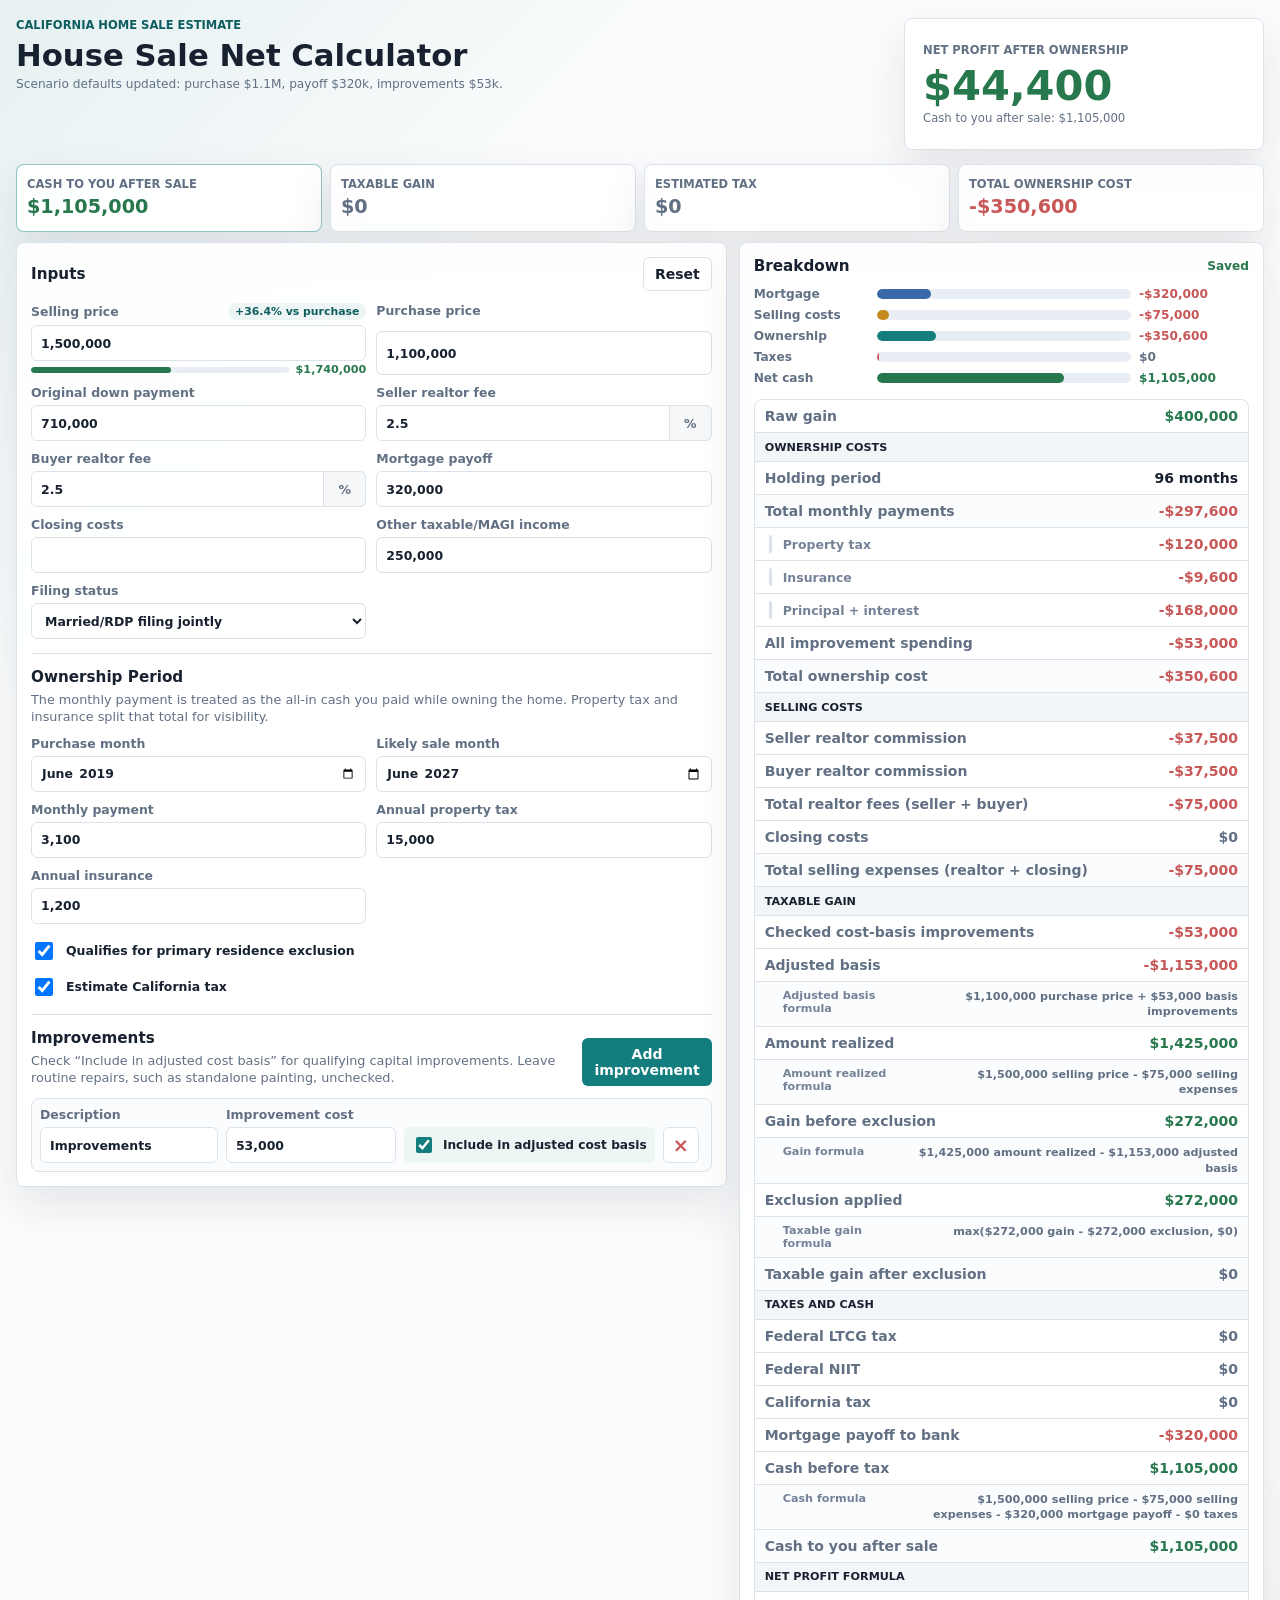
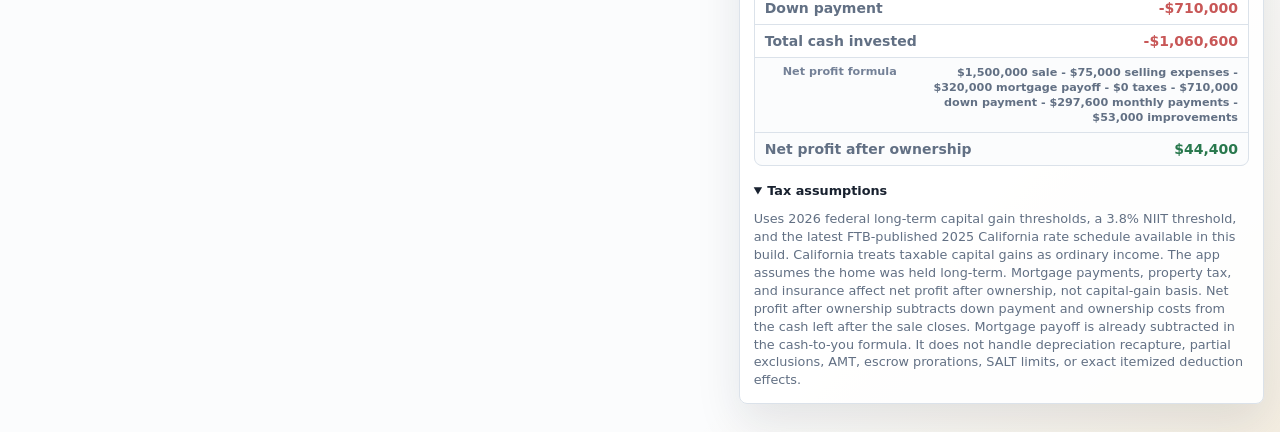
==== calculator/index.html @ 85ced8cc "feat: publish house sale calculator" ====
<!doctype html>
<html lang="en">
  <head>
    <meta charset="utf-8" />
    <meta name="viewport" content="width=device-width, initial-scale=1" />
    <title>House Sale Net Calculator</title>
    <link rel="stylesheet" href="styles.css" />
  </head>
  <body>
    <main class="app-shell">
      <section class="masthead">
        <div>
          <p class="eyebrow">California home sale estimate</p>
          <h1>House Sale Net Calculator</h1>
          <p class="version-note">Scenario defaults updated: purchase $1.1M, payoff $320k, improvements $53k.</p>
        </div>
        <div class="snapshot" aria-label="Estimated net profit summary">
          <span>Net profit after ownership</span>
          <strong id="heroNet">$0</strong>
          <small id="heroProfit">Cash to you after sale: $0</small>
        </div>
      </section>

      <section class="summary-grid" aria-label="Main results">
        <article class="metric metric-primary">
          <span>Cash to you after sale</span>
          <strong id="netCash">$0</strong>
        </article>
        <article class="metric">
          <span>Taxable gain</span>
          <strong id="taxableGain">$0</strong>
        </article>
        <article class="metric">
          <span>Estimated tax</span>
          <strong id="totalTax">$0</strong>
        </article>
        <article class="metric">
          <span>Total ownership cost</span>
          <strong id="ownershipCost">$0</strong>
        </article>
      </section>

      <div class="workspace">
        <section class="panel input-panel">
          <div class="panel-heading">
            <h2>Inputs</h2>
            <button class="ghost-button" id="resetButton" type="button">Reset</button>
          </div>

          <div class="field-grid">
            <label class="selling-price-field">
              <span class="label-with-badge">
                Selling price
                <small id="salePriceLift">0% vs purchase</small>
              </span>
              <input data-field="sellingPrice" inputmode="decimal" type="text" />
              <div class="exclusion-gauge" id="exclusionGauge">
                <div
                  class="exclusion-track"
                  id="exclusionTrack"
                  role="progressbar"
                  aria-label="Primary residence gain exclusion used"
                  aria-valuemin="0"
                  aria-valuemax="500000"
                  aria-valuenow="0"
                >
                  <span id="exclusionFill"></span>
                </div>
                <strong id="exclusionTargetPrice">$0</strong>
              </div>
            </label>
            <label>
              <span>Purchase price</span>
              <input data-field="purchasePrice" inputmode="decimal" type="text" />
            </label>
            <label>
              <span>Original down payment</span>
              <input data-field="downPayment" inputmode="decimal" type="text" />
            </label>
            <label>
              <span>Seller realtor fee</span>
              <div class="with-suffix">
                <input data-field="sellerRealtorPct" inputmode="decimal" type="text" />
                <span>%</span>
              </div>
            </label>
            <label>
              <span>Buyer realtor fee</span>
              <div class="with-suffix">
                <input data-field="buyerRealtorPct" inputmode="decimal" type="text" />
                <span>%</span>
              </div>
            </label>
            <label>
              <span>Mortgage payoff</span>
              <input data-field="mortgagePayoff" inputmode="decimal" type="text" />
            </label>
            <label>
              <span>Closing costs</span>
              <input data-field="closingCosts" inputmode="decimal" type="text" />
            </label>
            <label>
              <span>Other taxable/MAGI income</span>
              <input data-field="otherIncome" inputmode="decimal" type="text" />
            </label>
            <label>
              <span>Filing status</span>
              <select data-field="filingStatus">
                <option value="married">Married/RDP filing jointly</option>
                <option value="single">Single</option>
              </select>
            </label>
          </div>

          <div class="subsection">
            <div class="section-copy">
              <h2>Ownership Period</h2>
              <p>
                The monthly payment is treated as the all-in cash you paid while
                owning the home. Property tax and insurance split that total for
                visibility.
              </p>
            </div>
            <div class="field-grid">
              <label>
                <span>Purchase month</span>
                <input data-field="purchaseMonth" type="month" />
              </label>
              <label>
                <span>Likely sale month</span>
                <input data-field="saleMonth" type="month" />
              </label>
              <label>
                <span>Monthly payment</span>
                <input data-field="monthlyHousingPayment" inputmode="decimal" type="text" />
              </label>
              <label>
                <span>Annual property tax</span>
                <input data-field="annualPropertyTax" inputmode="decimal" type="text" />
              </label>
              <label>
                <span>Annual insurance</span>
                <input data-field="annualInsurance" inputmode="decimal" type="text" />
              </label>
            </div>
          </div>

          <div class="toggle-row">
            <label class="toggle">
              <input data-field="qualifiesForExclusion" type="checkbox" />
              <span>Qualifies for primary residence exclusion</span>
            </label>
            <label class="toggle">
              <input data-field="useCaliforniaTax" type="checkbox" />
              <span>Estimate California tax</span>
            </label>
          </div>

          <div class="costs-header">
            <div>
              <h2>Improvements</h2>
              <p>
                Check “Include in adjusted cost basis” for qualifying capital
                improvements. Leave routine repairs, such as standalone painting,
                unchecked.
              </p>
            </div>
            <button class="primary-button" id="addCostButton" type="button">Add improvement</button>
          </div>

          <div class="cost-list" id="costList" aria-live="polite"></div>
        </section>

        <section class="panel results-panel">
          <div class="panel-heading">
            <h2>Breakdown</h2>
            <span id="savedState">Saved</span>
          </div>

          <div class="bar-stack" id="barStack" aria-label="Sale proceeds allocation"></div>

          <dl class="breakdown">
            <div><dt>Raw gain</dt><dd id="rawGain">$0</dd></div>
            <div class="breakdown-heading"><dt>Ownership costs</dt><dd></dd></div>
            <div><dt>Holding period</dt><dd id="holdingPeriod">0 months</dd></div>
            <div class="parent-row"><dt>Total monthly payments</dt><dd id="totalMonthlyPayments">$0</dd></div>
            <div class="child-row"><dt>Property tax</dt><dd id="propertyTaxPaid">$0</dd></div>
            <div class="child-row"><dt>Insurance</dt><dd id="insurancePaid">$0</dd></div>
            <div class="child-row"><dt>Principal + interest</dt><dd id="mortgagePaymentPortion">$0</dd></div>
            <div><dt>All improvement spending</dt><dd id="allTrackedCosts">$0</dd></div>
            <div class="parent-row"><dt>Total ownership cost</dt><dd id="totalOwnershipCost">$0</dd></div>

            <div class="breakdown-heading"><dt>Selling costs</dt><dd></dd></div>
            <div><dt>Seller realtor commission</dt><dd id="sellerRealtorFee">$0</dd></div>
            <div><dt>Buyer realtor commission</dt><dd id="buyerRealtorFee">$0</dd></div>
            <div><dt>Total realtor fees (seller + buyer)</dt><dd id="realtorFees">$0</dd></div>
            <div><dt>Closing costs</dt><dd id="closingCosts">$0</dd></div>
            <div class="parent-row"><dt>Total selling expenses (realtor + closing)</dt><dd id="sellingExpenses">$0</dd></div>

            <div class="breakdown-heading"><dt>Taxable gain</dt><dd></dd></div>
            <div><dt>Checked cost-basis improvements</dt><dd id="basisCosts">$0</dd></div>
            <div><dt>Adjusted basis</dt><dd id="adjustedBasis">$0</dd></div>
            <div class="formula-row"><dt>Adjusted basis formula</dt><dd id="adjustedBasisFormula"></dd></div>
            <div><dt>Amount realized</dt><dd id="amountRealized">$0</dd></div>
            <div class="formula-row"><dt>Amount realized formula</dt><dd id="amountRealizedFormula"></dd></div>
            <div><dt>Gain before exclusion</dt><dd id="gainBeforeExclusion">$0</dd></div>
            <div class="formula-row"><dt>Gain formula</dt><dd id="gainBeforeExclusionFormula"></dd></div>
            <div><dt>Exclusion applied</dt><dd id="exclusionApplied">$0</dd></div>
            <div class="formula-row"><dt>Taxable gain formula</dt><dd id="taxableGainFormula"></dd></div>
            <div class="parent-row"><dt>Taxable gain after exclusion</dt><dd id="taxableGainDetail">$0</dd></div>

            <div class="breakdown-heading"><dt>Taxes and cash</dt><dd></dd></div>
            <div><dt>Federal LTCG tax</dt><dd id="federalTax">$0</dd></div>
            <div><dt>Federal NIIT</dt><dd id="niitTax">$0</dd></div>
            <div><dt>California tax</dt><dd id="californiaTax">$0</dd></div>
            <div><dt>Mortgage payoff to bank</dt><dd id="mortgagePayoff">$0</dd></div>
            <div><dt>Cash before tax</dt><dd id="cashBeforeTax">$0</dd></div>
            <div class="formula-row"><dt>Cash formula</dt><dd id="netCashFormula"></dd></div>
            <div class="parent-row"><dt>Cash to you after sale</dt><dd id="netCashDetail">$0</dd></div>

            <div class="breakdown-heading"><dt>Net profit formula</dt><dd></dd></div>
            <div><dt>Down payment</dt><dd id="downPayment">$0</dd></div>
            <div><dt>Total cash invested</dt><dd id="totalCashInvested">$0</dd></div>
            <div class="formula-row"><dt>Net profit formula</dt><dd id="economicProfitFormula"></dd></div>
            <div class="parent-row"><dt>Net profit after ownership</dt><dd id="economicProfitDetail">$0</dd></div>
          </dl>

          <details class="notes" open>
            <summary>Tax assumptions</summary>
            <p>
              Uses 2026 federal long-term capital gain thresholds, a 3.8% NIIT
              threshold, and the latest FTB-published 2025 California rate
              schedule available in this build. California treats taxable capital
              gains as ordinary income. The app assumes the home was held
              long-term. Mortgage payments, property tax, and insurance affect
              net profit after ownership, not capital-gain basis.
              Net profit after ownership subtracts down payment and ownership
              costs from the cash left after the sale closes. Mortgage payoff is
              already subtracted in the cash-to-you formula.
              It does not handle depreciation recapture, partial exclusions, AMT,
              escrow prorations, SALT limits, or exact itemized deduction effects.
            </p>
          </details>
        </section>
      </div>
    </main>

    <script src="app.js"></script>
  </body>
</html>
---- calculator/styles.css ----
:root {
  --ink: #18212f;
  --muted: #627084;
  --line: #dbe2ea;
  --paper: #fbfcfd;
  --panel: #ffffff;
  --teal: #147d7e;
  --teal-deep: #0e5e60;
  --gold: #c5891d;
  --rose: #c85757;
  --green: #28784d;
  --blue: #3969a8;
  --shadow: 0 18px 45px rgba(22, 33, 48, 0.1);
}

* {
  box-sizing: border-box;
}

body {
  margin: 0;
  min-height: 100vh;
  color: var(--ink);
  background:
    linear-gradient(135deg, rgba(20, 125, 126, 0.09), transparent 32rem),
    linear-gradient(315deg, rgba(197, 137, 29, 0.12), transparent 26rem),
    var(--paper);
  font-family:
    Inter, ui-sans-serif, system-ui, -apple-system, BlinkMacSystemFont, "Segoe UI",
    sans-serif;
  font-size: 14px;
}

button,
input,
select {
  font: inherit;
}

button {
  cursor: pointer;
}

.app-shell {
  width: min(1440px, calc(100% - 32px));
  margin: 0 auto;
  padding: 18px 0 28px;
}

.masthead {
  display: grid;
  grid-template-columns: minmax(0, 1fr) minmax(260px, 360px);
  gap: 16px;
  align-items: stretch;
  margin-bottom: 14px;
}

.eyebrow {
  margin: 0 0 8px;
  color: var(--teal-deep);
  font-size: 0.72rem;
  font-weight: 800;
  text-transform: uppercase;
}

h1,
h2,
p {
  margin-top: 0;
}

h1 {
  max-width: 760px;
  margin-bottom: 0;
  font-size: clamp(1.4rem, 2.4vw, 2.1rem);
  line-height: 1;
}

h2 {
  margin-bottom: 0;
  font-size: 0.95rem;
}

.version-note {
  margin: 6px 0 0;
  color: var(--muted);
  font-size: 0.76rem;
  line-height: 1.3;
}

.lede {
  max-width: 760px;
  margin-bottom: 0;
  color: var(--muted);
  font-size: 0.92rem;
  line-height: 1.4;
}

.snapshot,
.metric,
.panel {
  background: rgba(255, 255, 255, 0.92);
  border: 1px solid var(--line);
  box-shadow: var(--shadow);
}

.snapshot {
  display: flex;
  min-height: 132px;
  flex-direction: column;
  justify-content: center;
  border-radius: 8px;
  padding: 18px;
}

.snapshot span,
.metric span {
  color: var(--muted);
  font-size: 0.72rem;
  font-weight: 700;
  text-transform: uppercase;
}

.snapshot strong {
  display: block;
  margin: 8px 0 4px;
  font-size: clamp(1.65rem, 3.4vw, 2.6rem);
  line-height: 1;
}

.snapshot small {
  color: var(--muted);
}

.summary-grid {
  display: grid;
  grid-template-columns: repeat(4, minmax(0, 1fr));
  gap: 8px;
  margin-bottom: 10px;
}

.metric {
  min-height: 68px;
  border-radius: 8px;
  padding: 10px;
}

.metric strong {
  display: block;
  margin-top: 6px;
  font-size: clamp(0.98rem, 1.5vw, 1.28rem);
  line-height: 1.05;
}

.metric-primary {
  border-color: rgba(20, 125, 126, 0.45);
}

.workspace {
  display: grid;
  grid-template-columns: minmax(380px, 1.15fr) minmax(360px, 0.85fr);
  gap: 12px;
  align-items: start;
}

.panel {
  border-radius: 8px;
  padding: 14px;
}

.panel-heading,
.costs-header {
  display: flex;
  gap: 12px;
  align-items: center;
  justify-content: space-between;
  margin-bottom: 12px;
}

.field-grid {
  display: grid;
  grid-template-columns: repeat(2, minmax(0, 1fr));
  gap: 10px;
}

.subsection {
  margin-top: 14px;
  border-top: 1px solid var(--line);
  padding-top: 14px;
}

.section-copy {
  margin-bottom: 10px;
}

.section-copy p {
  max-width: 680px;
  margin: 5px 0 0;
  color: var(--muted);
  font-size: 0.8rem;
  line-height: 1.35;
}

label {
  display: grid;
  gap: 5px;
  color: var(--muted);
  font-size: 0.78rem;
  font-weight: 700;
}

.label-with-badge {
  display: flex;
  min-width: 0;
  align-items: center;
  justify-content: space-between;
  gap: 10px;
}

.label-with-badge small {
  flex: 0 0 auto;
  border-radius: 999px;
  padding: 2px 7px;
  background: #eef5f5;
  color: var(--teal-deep);
  font-size: 0.68rem;
  font-weight: 900;
}

.exclusion-gauge {
  display: grid;
  grid-template-columns: minmax(60px, 1fr) auto;
  gap: 7px;
  align-items: center;
  margin-top: -2px;
}

.exclusion-gauge > strong {
  color: var(--green);
  font-size: 0.7rem;
  line-height: 1;
  text-align: right;
}

.exclusion-track {
  height: 6px;
  overflow: hidden;
  border-radius: 999px;
  background: #e8eef3;
}

.exclusion-track span {
  display: block;
  width: 0;
  height: 100%;
  border-radius: inherit;
  background: var(--green);
  transition: width 160ms ease;
}

.exclusion-gauge.is-over > strong {
  color: var(--rose);
}

.exclusion-gauge.is-over .exclusion-track span {
  background: var(--rose);
}

.exclusion-gauge.is-disabled {
  opacity: 0.65;
}

input,
select {
  width: 100%;
  min-height: 36px;
  border: 1px solid var(--line);
  border-radius: 6px;
  padding: 7px 9px;
  color: var(--ink);
  background: #fff;
  outline: none;
}

input:focus,
select:focus {
  border-color: var(--teal);
  box-shadow: 0 0 0 3px rgba(20, 125, 126, 0.13);
}

.with-suffix {
  display: grid;
  grid-template-columns: 1fr 42px;
  align-items: center;
}

.with-suffix input {
  border-radius: 6px 0 0 6px;
}

.with-suffix span {
  display: grid;
  min-height: 36px;
  place-items: center;
  border: 1px solid var(--line);
  border-left: 0;
  border-radius: 0 6px 6px 0;
  background: #f5f7f9;
  color: var(--muted);
}

.toggle-row {
  display: grid;
  gap: 6px;
  margin: 12px 0;
}

.toggle {
  display: flex;
  min-height: 30px;
  align-items: center;
  gap: 10px;
  color: var(--ink);
  font-weight: 650;
}

.toggle input {
  width: 18px;
  min-height: 18px;
}

.primary-button,
.ghost-button,
.row-button {
  border: 1px solid transparent;
  border-radius: 6px;
  min-height: 34px;
  padding: 7px 11px;
  font-weight: 800;
}

.primary-button {
  background: var(--teal);
  color: white;
}

.ghost-button,
.row-button {
  border-color: var(--line);
  background: white;
  color: var(--ink);
}

.costs-header {
  align-items: end;
  border-top: 1px solid var(--line);
  padding-top: 14px;
}

.costs-header p {
  margin: 5px 0 0;
  color: var(--muted);
  font-size: 0.8rem;
  line-height: 1.35;
}

.cost-list {
  display: grid;
  gap: 8px;
}

.cost-row {
  display: grid;
  grid-template-columns: minmax(160px, 1fr) minmax(120px, 170px) minmax(180px, auto) 40px;
  gap: 8px;
  align-items: end;
  border: 1px solid var(--line);
  border-radius: 8px;
  padding: 8px;
  background: #fbfcfd;
}

.basis-check {
  display: flex;
  min-height: 36px;
  align-items: center;
  gap: 8px;
  border-radius: 6px;
  padding: 5px 8px;
  background: #eef5f5;
  color: var(--ink);
  font-size: 0.76rem;
}

.basis-check input {
  width: 16px;
  min-height: 16px;
  accent-color: var(--teal);
}

.icon-button {
  display: grid;
  width: 36px;
  height: 36px;
  place-items: center;
  border: 1px solid var(--line);
  border-radius: 6px;
  background: #fff;
  color: var(--rose);
  font-size: 1.2rem;
  font-weight: 900;
}

.bar-stack {
  display: grid;
  gap: 7px;
  margin-bottom: 12px;
}

.bar-row {
  display: grid;
  grid-template-columns: 115px 1fr 110px;
  gap: 8px;
  align-items: center;
  color: var(--muted);
  font-size: 0.76rem;
  font-weight: 750;
}

.bar-track {
  height: 10px;
  overflow: hidden;
  border-radius: 999px;
  background: #e8eef3;
}

.bar-fill {
  height: 100%;
  min-width: 2px;
  border-radius: inherit;
}

.breakdown {
  display: grid;
  gap: 1px;
  overflow: hidden;
  border: 1px solid var(--line);
  border-radius: 8px;
  background: var(--line);
}

.breakdown div {
  display: flex;
  min-height: 32px;
  align-items: center;
  justify-content: space-between;
  gap: 12px;
  padding: 7px 10px;
  background: #fff;
}

.breakdown .breakdown-heading {
  min-height: 28px;
  background: #f2f6f8;
}

.breakdown .breakdown-heading dt {
  color: var(--ink);
  font-size: 0.7rem;
  font-weight: 900;
  text-transform: uppercase;
}

.breakdown .parent-row {
  background: #fbfcfd;
}

.breakdown .parent-row dt,
.breakdown .parent-row dd {
  font-weight: 900;
}

.breakdown .child-row {
  position: relative;
  padding-left: 28px;
  background: #fff;
}

.breakdown .child-row::before {
  content: "";
  position: absolute;
  left: 14px;
  top: 7px;
  bottom: 7px;
  width: 3px;
  border-radius: 999px;
  background: var(--line);
}

.breakdown .child-row dt {
  color: #748197;
  font-size: 0.78rem;
}

.breakdown .formula-row {
  display: grid;
  grid-template-columns: 120px minmax(0, 1fr);
  align-items: start;
  min-height: 30px;
  padding-left: 28px;
  background: #fbfcfd;
}

.breakdown .formula-row dt {
  color: #748197;
  font-size: 0.7rem;
  font-weight: 800;
}

.breakdown .formula-row dd {
  color: var(--muted);
  font-size: 0.7rem;
  font-weight: 750;
  line-height: 1.35;
  text-align: right;
}

dt {
  color: var(--muted);
  font-weight: 700;
}

dd {
  margin: 0;
  font-weight: 850;
  text-align: right;
}

.value-positive {
  color: var(--green);
}

.value-negative {
  color: var(--rose);
}

.value-neutral {
  color: var(--muted);
}

#savedState {
  color: var(--green);
  font-size: 0.76rem;
  font-weight: 800;
}

.notes {
  margin-top: 16px;
  color: var(--muted);
  font-size: 0.8rem;
  line-height: 1.4;
}

.notes summary {
  color: var(--ink);
  font-weight: 850;
}

.notes p {
  margin: 10px 0 0;
}

@media (max-width: 980px) {
  .masthead,
  .workspace,
  .summary-grid {
    grid-template-columns: 1fr;
  }

  .summary-grid {
    grid-template-columns: repeat(2, minmax(0, 1fr));
  }
}

@media (max-width: 680px) {
  .app-shell {
    width: min(100% - 20px, 1440px);
    padding-top: 12px;
  }

  .field-grid,
  .summary-grid,
  .cost-row,
  .bar-row,
  .breakdown .formula-row {
    grid-template-columns: 1fr;
  }

  .cost-row {
    align-items: stretch;
  }

  .icon-button {
    width: 100%;
  }

  .panel {
    padding: 14px;
  }

  .panel-heading,
  .costs-header {
    align-items: stretch;
    flex-direction: column;
  }
}
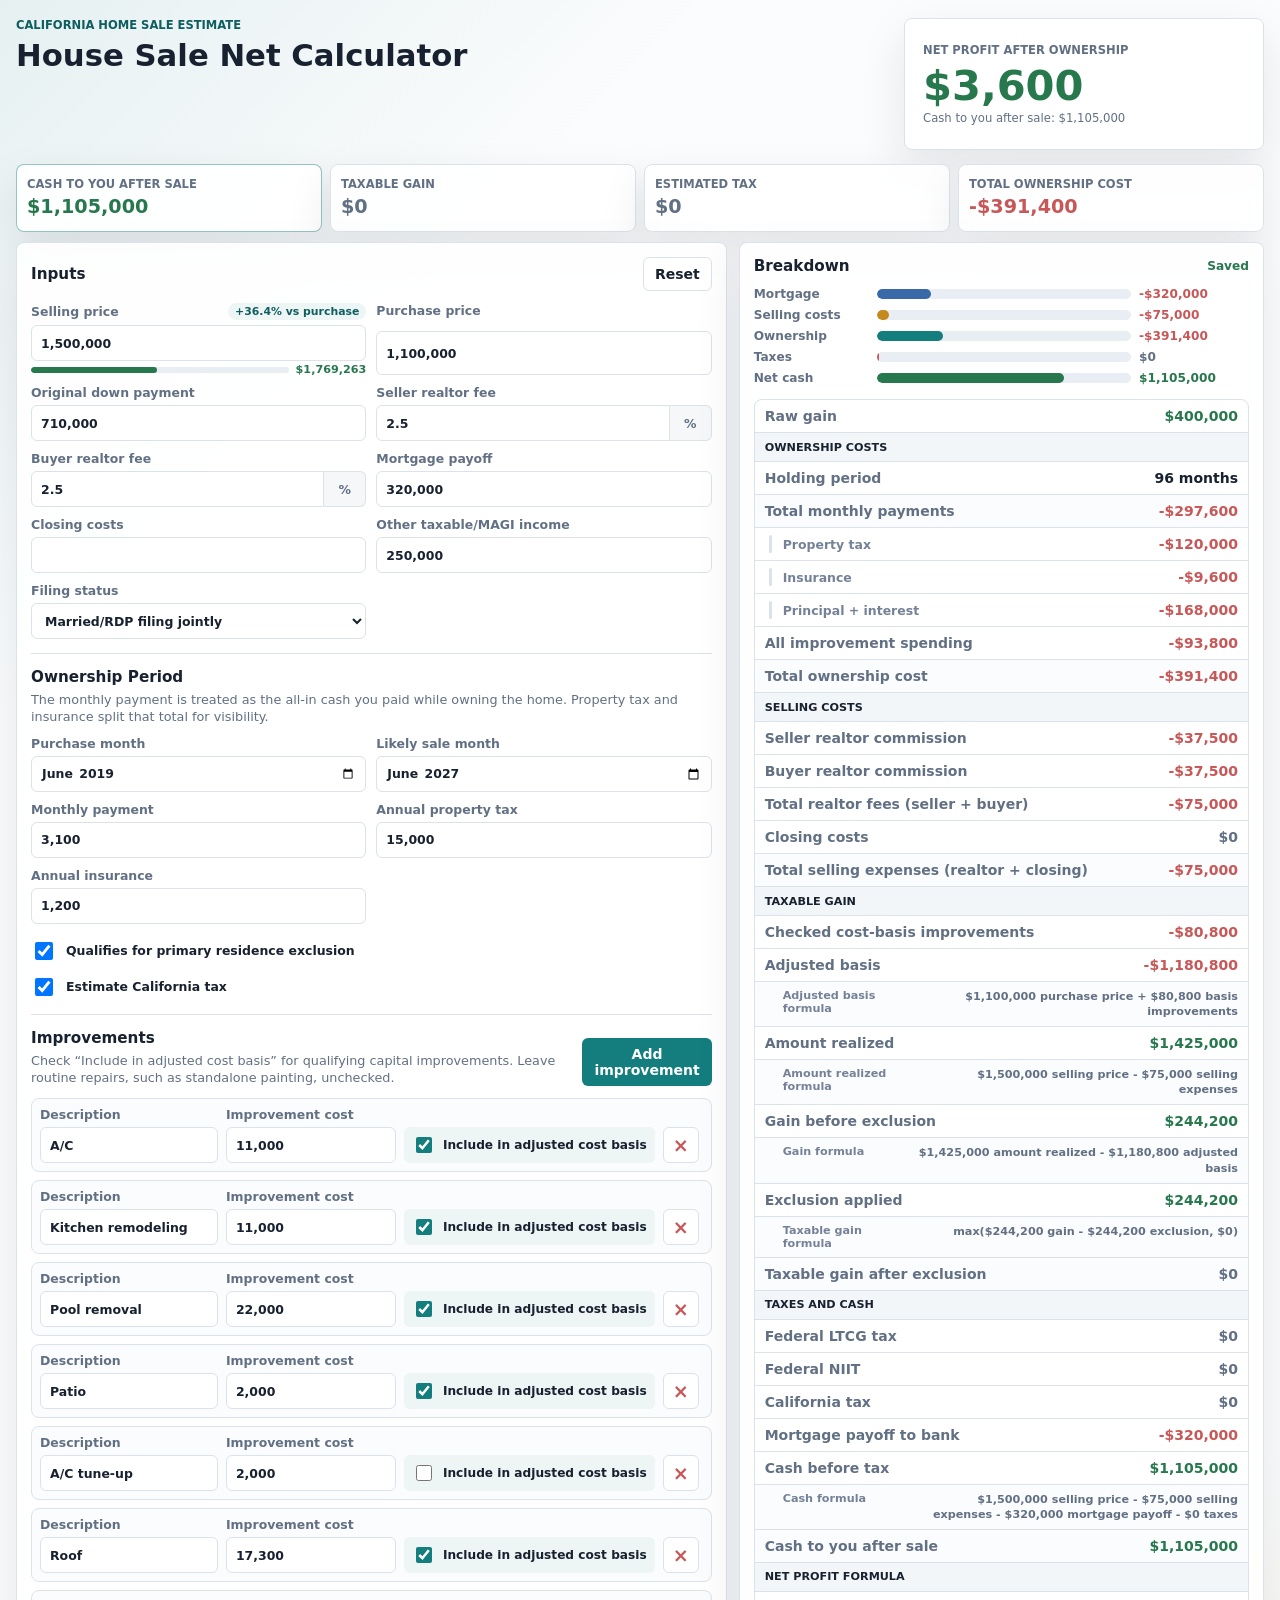
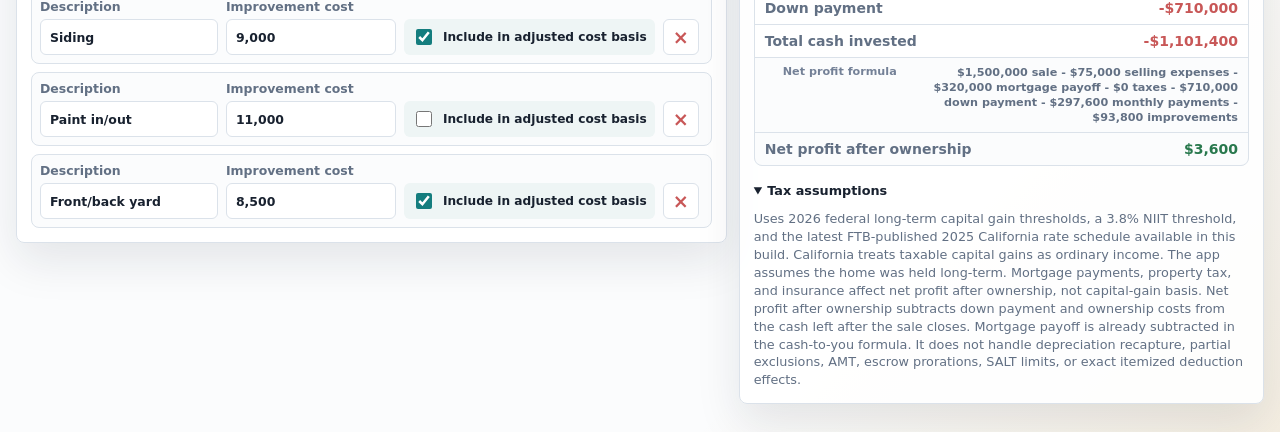
==== commit 68c83caf: "feat: update calculator improvement defaults" ====
--- a/calculator/index.html
+++ b/calculator/index.html
@@ -4,7 +4,8 @@
     <meta charset="utf-8" />
     <meta name="viewport" content="width=device-width, initial-scale=1" />
     <title>House Sale Net Calculator</title>
-    <link rel="stylesheet" href="styles.css" />
+    <link rel="icon" type="image/svg+xml" href="/calculator/favicon.svg" />
+    <link rel="stylesheet" href="/calculator/styles.css" />
   </head>
   <body>
     <main class="app-shell">
@@ -12,7 +13,6 @@
         <div>
           <p class="eyebrow">California home sale estimate</p>
           <h1>House Sale Net Calculator</h1>
-          <p class="version-note">Scenario defaults updated: purchase $1.1M, payoff $320k, improvements $53k.</p>
         </div>
         <div class="snapshot" aria-label="Estimated net profit summary">
           <span>Net profit after ownership</span>
@@ -245,6 +245,6 @@
       </div>
     </main>
 
-    <script src="app.js"></script>
+    <script src="/calculator/app.js"></script>
   </body>
 </html>
